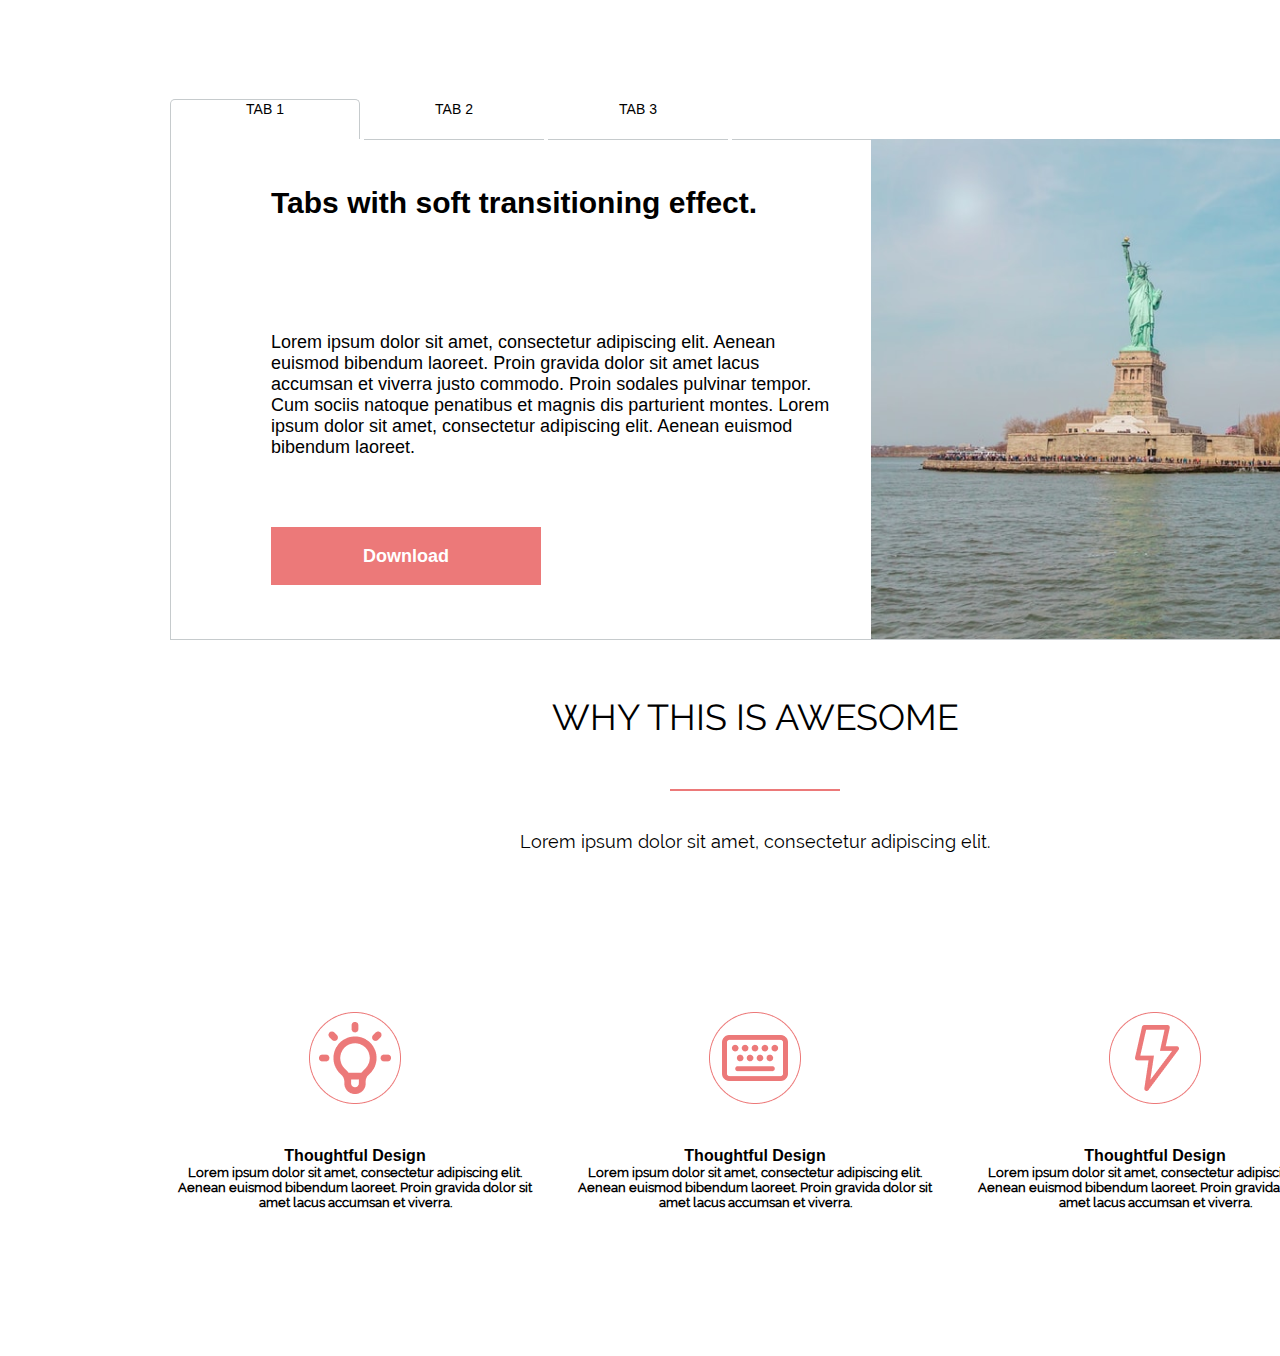
==== index.html @ 8f9d27f5 "first commit" ====
<!DOCTYPE html>
<html lang="en">
<head>
    <meta charset="UTF-8">
    <meta http-equiv="X-UA-Compatible" content="IE=edge">
    <meta name="viewport" content="width=device-width, initial-scale=1.0">
    <title>Axit</title>

    <link rel="stylesheet" href="./css/fonts.css">

    <link rel="stylesheet" href="./css/awesome.css">
    <link rel="stylesheet" href="./css/tabs.css">

</head>
<body>

    <section class="tabsblock">
        <nav>
            <a class="tabs selected-tab">TAB 1</a>
            <a class="tabs unselected-tab">TAB 2</a>
            <a class="tabs unselected-tab">TAB 3</a>
            <a class="tab-empty">_</a>
        </nav>
        <div class="main">
            <h3 class="main__title">Tabs with soft transitioning effect.</h3>
            <h5 class="main__text">Lorem ipsum dolor sit amet, consectetur adipiscing elit. Aenean euismod bibendum laoreet. Proin gravida dolor sit amet lacus accumsan et viverra justo commodo. Proin sodales pulvinar tempor. Cum sociis natoque penatibus et magnis dis parturient montes.
                Lorem ipsum dolor sit amet, consectetur adipiscing elit. Aenean euismod bibendum laoreet.</h5>
            <button>Download</button>
            <img class="img" src="./images/Rectangle 111.png" alt="picture">
        </div>
    </section>

    <section class="block">
        <h2 class="block__title">WHY THIS IS AWESOME</h2>
        <hr class="block__separator">
        <h5 class="block__text">Lorem ipsum dolor sit amet, consectetur adipiscing elit.</h5>
        <div class="block__groups">
            <div class="block__group1">
                <img class="block__group1__img" src="./images/about_icon_1.png" alt="icon1">
                <h4 class="block__group1__contenttitle1">Thoughtful Design</h4>
                <h5 class="block__group1__content1">Lorem ipsum dolor sit amet, consectetur adipiscing elit. Aenean euismod bibendum laoreet. Proin gravida  dolor sit amet lacus accumsan et viverra.</h5>
            </div>
            <div class="block__group2">
                <img class="block__group2__img" src="./images/about_icon_2.png" alt="icon2">
                <h4 class="block__group2__contenttitle2">Thoughtful Design</h4>
                <h5 class="block__group2__content2">Lorem ipsum dolor sit amet, consectetur adipiscing elit. Aenean euismod bibendum laoreet. Proin gravida  dolor sit amet lacus accumsan et viverra.</h5>
            </div>
            <div class="block__group3">
                <img class="block__group3__img" src="./images/about_icon_3.png" alt="icon3">
                <h4 class="block__group3__contenttitle3">Thoughtful Design</h4>
                <h5 class="block__group3__content3">Lorem ipsum dolor sit amet, consectetur adipiscing elit. Aenean euismod bibendum laoreet. Proin gravida  dolor sit amet lacus accumsan et viverra.</h5>
            </div>
        </div>
    </section>

</body>
</html>
---- css/fonts.css ----
/* Raleway Regular */
@font-face {
    font-family: 'Raleway Regular';
    font-style: normal;
    font-weight: normal;
    src: local('Raleway Regular'), local('Raleway-Regular'),
        url('../fonts/Raleway-Regular.woff2') format('woff2'),
        url('../fonts/Raleway-Regular.woff') format('woff'),
        url('../fonts/Raleway-Regular.ttf') format('ttf'),
        url('../fonts/Raleway-Regular.eot') format('eot');
}


.block__title {
    font-family: 'Raleway Regular', sans-serif;
    font-style: normal;
    font-weight: 400;
    font-size: 36px;
    line-height: 42px;
    color: #000000;
}

.block__text {
    font-family: 'Raleway Regular', sans-serif;
    font-style: normal;
    font-weight: 400;
    font-size: 18px;
    line-height: 21px;
    text-align: center;

}

.block__group1__content1{
    font-family: 'Raleway Regular', sans-serif;
}

.block__group2__content2{
    font-family: 'Raleway Regular', sans-serif;
}

.block__group3__content3{
    font-family: 'Raleway Regular', sans-serif;
}


@font-face {
    font-family: 'Open Sans Regular';
    font-style: normal;
    font-weight: normal;
    src: local('Open Sans Regular'), local('OpenSans-Regular'),
        url('../fonts/OpenSans-Regular.woff2') format('woff2'),
        url('../fonts/OpenSans-Regular.woff') format('woff'),
        url('../fonts/OpenSans-Regular.ttf') format('ttf'),
        url('../fonts/OpenSans-Regular.eot') format('eot');
}
    

.block__group1__contenttitle1{
    font-family: 'OpenSans-Regular', sans-serif;
}

.block__group2__contenttitle2{
    font-family: 'OpenSans-Regular', sans-serif;
}

.block__group3__contenttitle3{
    font-family: 'OpenSans-Regular', sans-serif;
}


@font-face {
    font-family: 'OpenSans';
    src:  url(fonts/OpenSans-Regular.ttf);

}

.tabs {

    font-family: 'OpenSans-Regular', sans-serif;
    font-style: normal;
    font-weight: 400;
    font-size: 14px;
    line-height: 19px;
    align-items: center;
    text-align: center;
}

button {
    font-family: 'OpenSans-Regular', sans-serif;
    font-style: normal;
    font-weight: 600;
    font-size: 18px;
    line-height: 25px;
    align-items: center;
    text-align: center;
}

.main__title {
    font-family: 'OpenSans-Regular', sans-serif;
    font-style: normal;
    font-weight: 700;
    font-size: 30px;
    line-height: 41px;
    display: flex;
    align-items: center;
}


@font-face {
    font-family: 'Raleway';
    src:  url(fonts/Raleway-Regular.ttf);

}

.main__text {
    font-family: 'Raleway', sans-serif;
    font-style: normal;
    font-weight: 400;
    font-size: 18px;
    line-height: 21px;
    display: flex;
    align-items: center;
    position: absolute;
}
---- css/awesome.css ----
@import url("../css/fonts.css");

*{  box-sizing: border-box;

}



.block {
    width: 1170px;
    height: 665px;
    position: relative;
    max-width: 1170px;
    margin-left: 170px;
}

.block__title {
    width: 1170px;
    height: 150px;
    text-align: center;
    padding-top: 57px;
}

.block__separator {
    border: 1px solid #EC7979;
    width: 170px;
    height: 0px;
    align-items: center;
    text-align: center;
    margin-left: 500px;
}

.block__text {
    width: 1169px;
    height: 21px;
    align-items: center;
    text-align: center;
    padding-top: 40px;
    padding-bottom: 71px;
    display: inline-block;
    margin-bottom: 71px;
   }

.block__groups {
    align-items: center;
    text-align: center;
    margin-bottom: 71px;
    
}

.block__group1 {
    left: 0px;
    position: absolute;
    width: 370px;
    height: 383px;
    align-items: center;
    text-align: center;
}

.block__group2 {
    left: 400px;
    position: absolute;
    width: 370px;
    height: 383px;
    align-items: center;
    text-align: center;
}

.block__group3 {
    left: 800px;
    position: absolute;
    width: 370px;
    height: 383px;
    align-items: center;
    text-align: center;
}

/*d2 {width: 1170px;
    height: 150px;
    top: 53px;
    left: 171px;}*/


.block__contenttitle1 {
    width: 369px;
    height: 100px;
    
    
    font-family: 'Open Sans';
    font-style: normal;
    font-weight: 700;
    font-size: 24px;
    line-height: 33px;
    align-items: center;
    text-align: center;
    color: #000000;
    text-transform: capitalize;
}
   
.block__content1 {
    width: 370px;
    height: 105px;
    
    
    font-family: 'Raleway';
    font-style: normal;
    font-weight: 400;
    font-size: 18px;
    line-height: 21px;
    align-items: center;
    text-align: center;
    color: #000000;
} 

.block__group1__img {
    width: 170px;
    height: 170px;
}

.block__group2__img{
    width: 170px;
    height: 170px;
}

.block__group3__img{
    width: 170px;
    height: 170px;
}


.block__contenttitle2 {
    width: 369px;
    height: 100px;
    
    
    font-family: 'Open Sans';
    font-style: normal;
    font-weight: 700;
    font-size: 24px;
    line-height: 33px;
    align-items: center;
    text-align: center;
    text-transform: capitalize;
    color: #000000;
}

.block__contenttitle3 {
    width: 369px;
    height: 100px;
    
    
    font-family: 'Open Sans';
    font-style: normal;
    font-weight: 700;
    font-size: 24px;
    line-height: 33px;
    align-items: center;
    text-align: center;
    text-transform: capitalize;
    color: #000000;
    }

.block__content2 {
    width: 370px;
    height: 105px;
    
    
    font-family: 'Raleway';
    font-style: normal;
    font-weight: 400;
    font-size: 18px;
    line-height: 21px;
    align-items: center;
    text-align: center;
    color: #000000;
}

.block__content3 {
    width: 370px;
    height: 105px;
    

    font-family: 'Raleway';
    font-style: normal;
    font-weight: 400;
    font-size: 18px;
    line-height: 21px;
    align-items: center;
    text-align: center;
    color: #000000;
}
---- css/tabs.css ----
@import url("../css/fonts.css");

*{  box-sizing: border-box;
    margin: 0;
    padding: 0;
}

.tabsblock {
    margin-top: 99px;
    margin-left: 170px;
    width: 1170px;
    height: 540px;
}

nav {
    height: 40px;
    align-items: center;
}

.main {
    width: 1170px;
    height: 501px;
    border: 1px solid #C6CBCD;
    border-top: none;
    position: relative;
    }

.tabs {
    height: 40px;
    align-items: center;
    text-align: center;
    display: inline-block;
 

    }

.selected-tab {
    width: 190px;
    border: 1px solid #C6CBCD;
    border-radius: 5px 5px 0px 0px;
    border-bottom: none; 
    background: #FFFFFF;

}

.unselected-tab {
    width: 180px;
    border-bottom:1px solid #C6CBCD;
    display: inline-block;
}

.tab-empty {
    width: 600px;
    height: 40px;
    border-bottom: 1px solid #C6CBCD;
    align-items: center;
    text-align: center;
    display: inline-block;
    color: white;
    display: inline-block;
}


.main__title {
    width: 570px;
    height:124px;
    position: absolute;
    left: 100px;
    top: 1px;    
}

.main__text {
    width: 570px;
    height: 210px;
    position: absolute;
    left: 100px;
    bottom: 139px;
}

button {
    width: 270px;
    height: 58px;
    background: #EC7979;
    color: white;
    border: 0px;
    position: absolute;
    left: 100px;
    bottom: 54px;
}

.img {
    left: 700px;
    position: absolute;
    width: 470px;
    height: 500px;
}
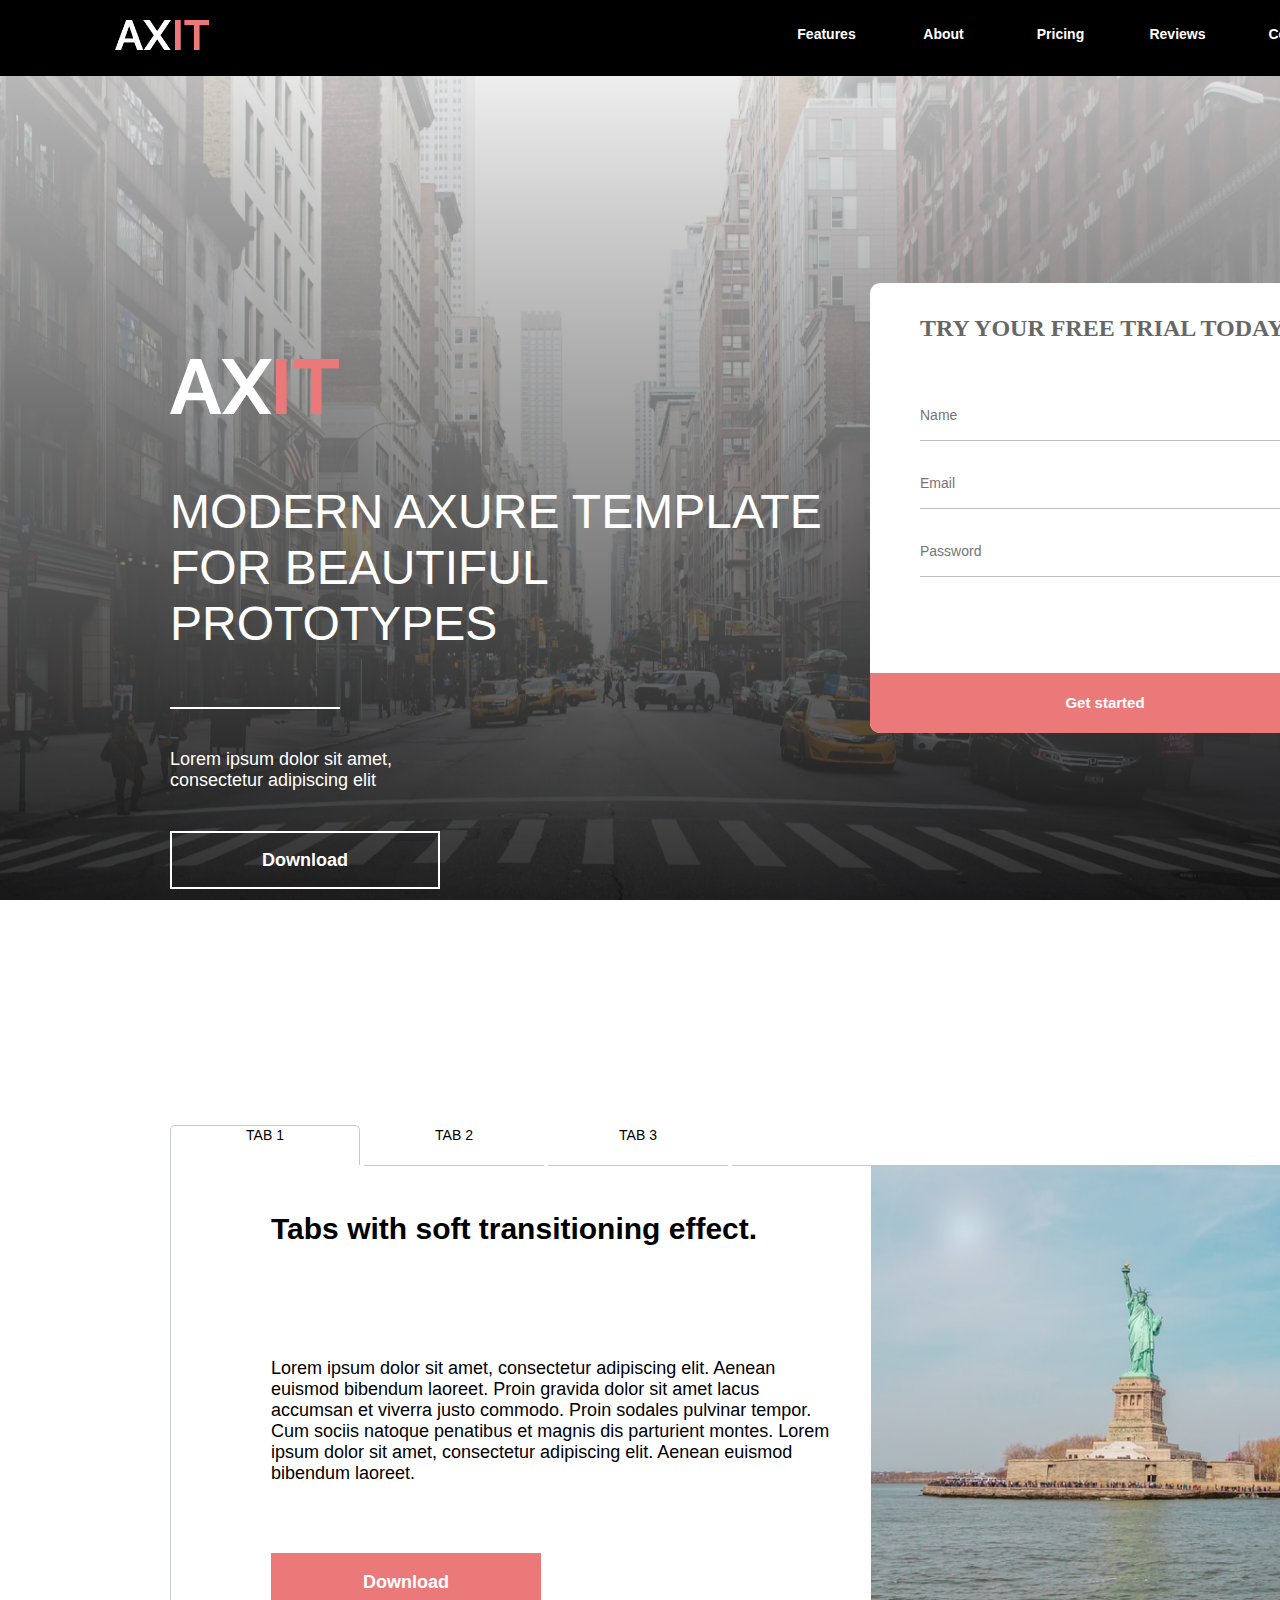
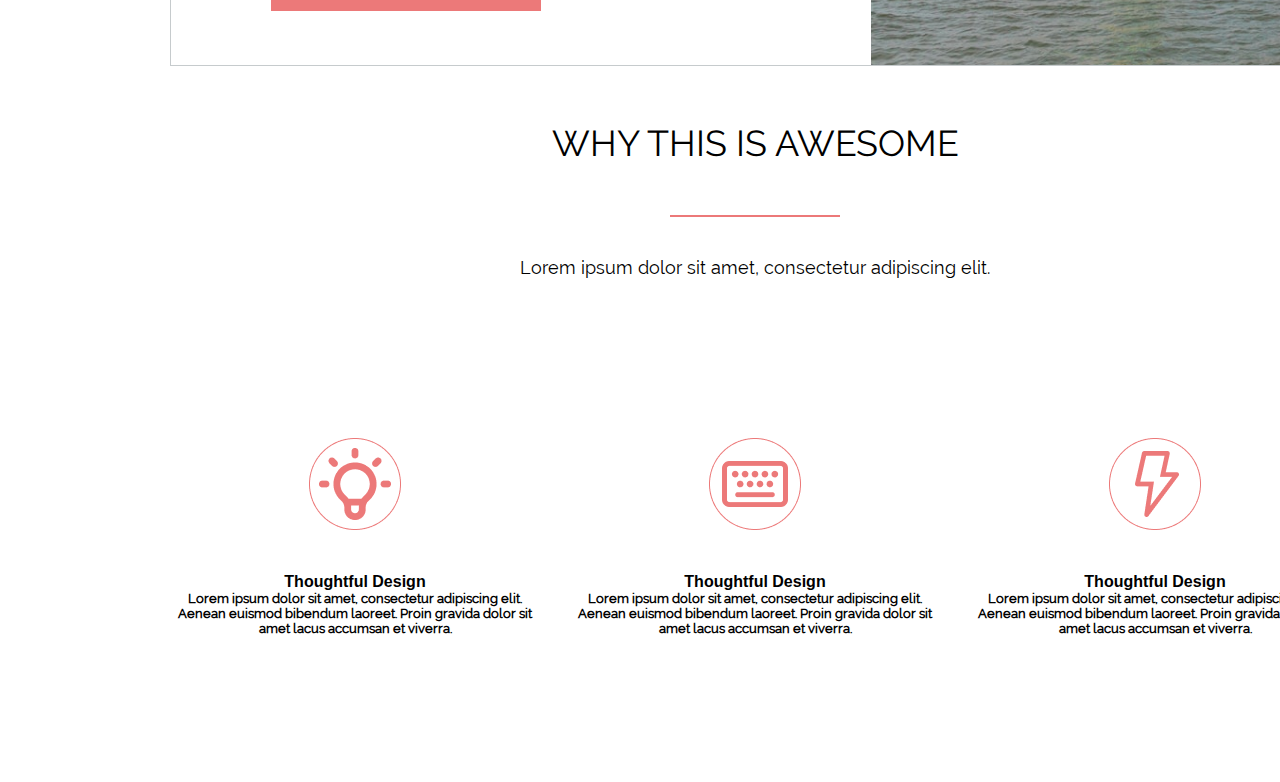
==== commit c4b7e8c7: "second commit" ====
--- a/index.html
+++ b/index.html
@@ -10,9 +10,51 @@
 
     <link rel="stylesheet" href="./css/awesome.css">
     <link rel="stylesheet" href="./css/tabs.css">
+    <link rel="stylesheet" href="./css/header.css">
 
 </head>
 <body>
+    <section class="generalblock">
+        <header>
+            <div class="logoheader">
+                <img class="logoheaderimg" src="./images/AXIT.png" alt="logo">
+                <img class="logoheaderimg" src="./images/AXIT (1).png" alt="logo">
+            </div>
+            <div class="menu">
+                <a class="element">Features</a>
+                <a class="element">About</a>
+                <a class="element">Pricing</a>
+                <a class="element">Reviews</a>
+                <a class="element">Contact</a>
+            </div>
+        </header>
+        <div class="general">
+            <div class="logobody">
+                <img src="./images/AXIT.png" alt="logo">
+                <img src="./images/AXIT (1).png" alt="logo">
+            </div>
+            <h1 class="title">MODERN AXURE TEMPLATE FOR BEAUTIFUL PROTOTYPES</h1>
+            <hr class="separator">
+            <h3 class="subtitle">Lorem ipsum dolor sit amet, consectetur adipiscing elit</h3>
+            <button class="button">Download</button>
+        </div>
+        <div class="form">
+            <form>
+                <h3 class="formtitle">Try Your FREE Trial Today</h3>
+                <div>
+                    <input class="inputfield" type="text" required placeholder="Name">
+                </div>
+                <div>
+                    <input class="inputfield" type="text" required placeholder="Email">
+                </div>
+                <div>
+                    <input class="inputfield" type="text" required placeholder="Password">
+                </div>
+                <button class="buttonform">Get started</button>
+            </form>
+            </div>
+        </div>
+    </section>
 
     <section class="tabsblock">
         <nav>
@@ -25,7 +67,7 @@
             <h3 class="main__title">Tabs with soft transitioning effect.</h3>
             <h5 class="main__text">Lorem ipsum dolor sit amet, consectetur adipiscing elit. Aenean euismod bibendum laoreet. Proin gravida dolor sit amet lacus accumsan et viverra justo commodo. Proin sodales pulvinar tempor. Cum sociis natoque penatibus et magnis dis parturient montes.
                 Lorem ipsum dolor sit amet, consectetur adipiscing elit. Aenean euismod bibendum laoreet.</h5>
-            <button>Download</button>
+            <button class="buttontabs">Download</button>
             <img class="img" src="./images/Rectangle 111.png" alt="picture">
         </div>
     </section>
--- a/css/fonts.css
+++ b/css/fonts.css
@@ -87,7 +87,7 @@
     text-align: center;
 }
 
-button {
+.buttontabs {
     font-family: 'OpenSans-Regular', sans-serif;
     font-style: normal;
     font-weight: 600;
@@ -123,4 +123,108 @@
     display: flex;
     align-items: center;
     position: absolute;
-}+}
+
+
+
+@font-face {
+    font-family: 'OpenSans';
+    src:  url(fonts/OpenSans-Regular.ttf);
+
+}
+
+
+.inputfield {
+    font-family: 'Open Sans', sans-serif;
+    font-style: normal;
+    font-weight: 400;
+    font-size: 14px;
+    line-height: 19px;
+    align-items: center;
+    color: #BDBDBD;
+    margin-left: 50px;
+    margin-right: 50px;
+}
+
+.formtitle {
+    font-family: 'Open Sans', sans-serif;
+    font-style: normal;
+    font-weight: 700;
+    font-size: 24px;
+    line-height: 33px;
+    display: flex;
+    align-items: center;
+    text-align: center;
+    text-transform: uppercase;
+
+    color: #333333;
+
+}
+
+.buttonform {
+    font-family: 'Open Sans', sans-serif;
+    font-style: normal;
+    font-weight: 600;
+    font-size: 15px;
+    line-height: 20px;
+    align-items: center;
+    text-align: center;
+    
+    color: #ffffff;
+
+}
+
+.title {
+    font-family: 'Raleway', sans-serif;
+    font-style: normal;
+    font-weight: 500;
+    font-size: 48px;
+    line-height: 56px;
+    display: flex;
+    align-items: center;
+    text-transform: uppercase;
+
+    color: #FFFFFF;
+}
+
+.subtitle {
+    font-family: 'Raleway', sans-serif;
+    font-style: normal;
+    font-weight: 400;
+    font-size: 18px;
+    line-height: 21px;
+    display: flex;
+    align-items: center;
+
+    color: #FFFFFF;
+
+
+}
+
+
+.button {
+    font-family: 'Open Sans', sans-serif;
+    font-style: normal;
+    font-weight: 600;
+    font-size: 18px;
+    line-height: 25px;
+
+    align-items: center;
+    text-align: center;
+    text-transform: capitalize;
+
+    color: #FFFFFF;
+}  
+
+.element {
+    font-family: 'Open Sans', sans-serif;
+    font-style: normal;
+    font-weight: 600;
+    font-size: 14px;
+    line-height: 19px;
+    align-items: center;
+    text-align: center;
+    text-transform: capitalize;
+
+    color: #FFFFFF;
+}
--- a/css/tabs.css
+++ b/css/tabs.css
@@ -77,7 +77,7 @@
     bottom: 139px;
 }
 
-button {
+.buttontabs {
     width: 270px;
     height: 58px;
     background: #EC7979;
--- a/css/header.css
+++ b/css/header.css
@@ -0,0 +1,186 @@
+
+*{  box-sizing: border-box;
+    margin: 0;
+    padding: 0;
+}
+
+
+
+
+.generalblock {
+    width: 1510px;
+    height: 1026px;
+  
+    /*background-image: url('../images/image.png');
+    background-size: cover; 
+}
+
+.generalblock:before {
+	content: '';
+	display: block;
+	width: 100%;
+	height: 100%;
+	position: absolute;
+	top: 0;
+	left: 0;
+	right: 0;
+	bottom: 0;
+	background-color:rgba(0, 0, 0, .5);
+}
+*/
+
+    position: relative;
+    /*width: 100%;*/
+
+    background: 
+        linear-gradient(rgba(255, 255, 255, 0.7), rgba(0, 0, 0, 0.8)), 
+        url('../images/image.png');
+    background-size: cover;
+    background-repeat: no-repeat;
+    background-attachment: fixed;
+    background-position: center;    
+}
+
+header {
+    width: 1510px;
+    height: 76px;
+    background-color: black;
+}
+
+.logoheader {
+    height: 1px;
+    width: 183px;
+    margin-left: 115px;
+    padding-top: 10px;
+}
+
+.logoheaderimg {
+    height: 40px;
+    padding-top: 10px;
+}
+
+.menu {
+    width: 600px;
+    height: 75px;
+    margin-left: 770px;
+    /*padding-right: 170px;*/
+    top: 1px;
+   
+}
+
+.element {
+    vertical-align: middle;
+    width: 113px;
+    height: 74px;
+    display: inline-block;
+    align-items: center;
+    text-align: center;
+    padding-top: 15px;
+
+}
+
+.general {
+
+    padding-left: 170px;
+    padding-top: 283px;
+    width: 951px;
+}
+
+
+
+
+.logotext{
+    margin-right: 670px;
+}
+
+.logobody {
+    height: 55px;
+    margin-bottom: 70px;
+}
+
+.title {
+    width: 670px;
+    height: 168px;
+    margin-bottom: 55px;
+}
+
+.separator {
+    border: 1px solid #ffffff;
+    width: 170px;
+    height: 0px;
+    margin-bottom: 40px;
+
+}
+
+.subtitle {    
+    width: 270px;
+    height: 42px;
+    margin-bottom: 40px;
+
+}
+
+.button {
+    width: 270px;
+    height: 58px;
+    background: transparent;
+    color: white;
+    border: 2px solid #FFFFFF;
+    text-align: center; 
+}
+
+
+.form {
+    width: 470px;
+    height: 450px;
+    background: #FFFFFF;
+    border-radius: 10px;
+    position: absolute;
+    left: 870px;
+    top: 283px;
+}
+
+.formtitle {
+    padding-left: 50px;
+    /*width: 367px;*/
+    height: 90px;
+    font-family: 'Open Sans';
+    font-style: normal;
+    font-weight: 700;
+    font-size: 24px;
+    line-height: 33px;
+
+    align-items: center;
+    text-align: center;
+    text-transform: uppercase;
+    
+    color: #676767;
+
+}
+
+
+.inputfield {
+    background: transparent;
+    border: none;
+    border-bottom: 1px solid #BDBDBD;
+    width: 370px;
+    height: 68px;
+    outline: none;
+    padding-top: 33px;
+    padding-bottom: 16px;
+
+}
+
+
+.buttonform {
+    background-color: transparent;
+    width: 470px;
+    position: absolute;
+    left: 0%;
+    right: 0%;
+    top: 390px;
+    bottom: 0%;
+    background: #EC7979;
+    border-radius: 0px 0px 10px 10px;
+    border: none;
+
+}